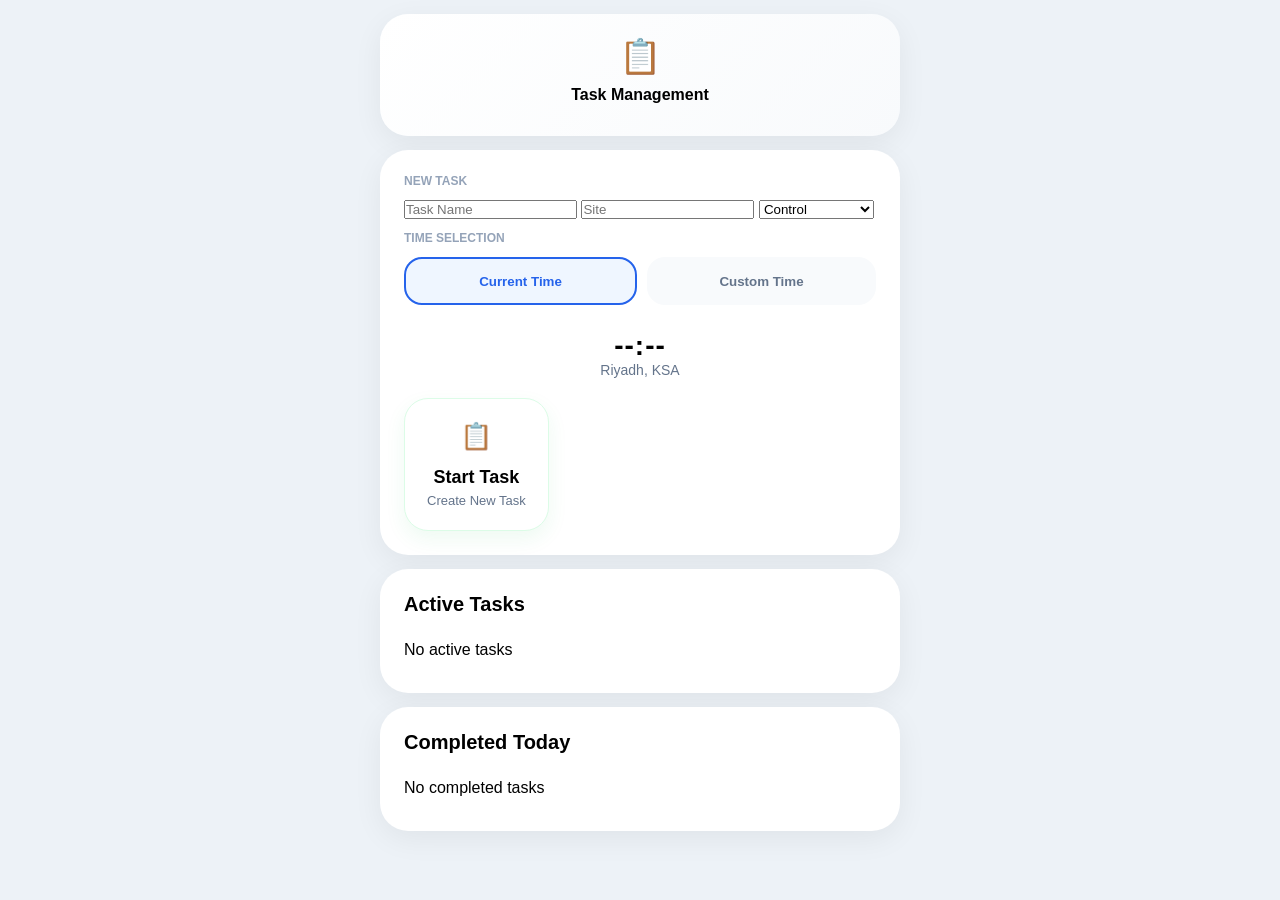
==== tasks.html @ 70b9b90c "Create tasks.html" ====
<!DOCTYPE html>
<html lang="en">

<head>

<meta charset="UTF-8">
<meta name="viewport" content="width=device-width, initial-scale=1">

<title>Tasks</title>

<link rel="stylesheet" href="style.css">

</head>

<body>

<div class="container">

  <!-- Header -->

  <div class="glass status-card">

    <div class="status-icon">
      📋
    </div>

    <div class="status-title">
      Task Management
    </div>

    <div
      class="status-date"
      id="tasksDate">
    </div>

  </div>

  <!-- New Task -->

  <div class="glass time-card">

    <div class="label">
      NEW TASK
    </div>

    <input
      id="taskName"
      class="task-input"
      placeholder="Task Name">

    <input
      id="taskSite"
      class="task-input"
      placeholder="Site">

    <select
      id="taskCategory"
      class="task-input">

      <option value="Control">
        Control
      </option>

      <option value="Power">
        Power
      </option>

      <option value="Instrumentation">
        Instrumentation
      </option>

      <option value="SCADA">
        SCADA
      </option>

      <option value="Communication">
        Communication
      </option>

      <option value="Testing">
        Testing
      </option>

      <option value="Documentation">
        Documentation
      </option>

      <option value="Meeting">
        Meeting
      </option>

      <option value="Site Visit">
        Site Visit
      </option>

      <option value="Other">
        Other
      </option>

    </select>

    <!-- Time Mode -->

    <div class="label" style="margin-top:12px;">
      TIME SELECTION
    </div>

    <div class="time-mode">

      <button
        class="mode-btn active"
        id="nowBtn"
        onclick="setMode('now')">

        Current Time

      </button>

      <button
        class="mode-btn"
        id="customBtn"
        onclick="setMode('custom')">

        Custom Time

      </button>

    </div>

    <div id="currentTimeBox">

      <div
        class="riyadh-time"
        id="riyadhClock">

        --:--

      </div>

      <div class="riyadh-label">
        Riyadh, KSA
      </div>

    </div>

    <div
      id="customTimeWrapper"
      style="display:none;">

      <div class="wheel-picker">

        <div class="wheel-highlight"></div>

        <div
          class="wheel-column"
          id="hourWheel">
        </div>

        <div
          class="wheel-column"
          id="minuteWheel">
        </div>

        <div
          class="wheel-column"
          id="periodWheel">

          <div class="wheel-item">
            AM
          </div>

          <div class="wheel-item">
            PM
          </div>

        </div>

      </div>

    </div>

    <div style="margin-top:20px;">

      <button
        class="action-btn start-btn"
        onclick="startTask()">

        <div class="icon">
          📋
        </div>

        <div class="btn-title">
          Start Task
        </div>

        <div class="btn-sub">
          Create New Task
        </div>

      </button>

    </div>

  </div>

  <!-- Active Tasks -->

  <div class="glass summary">

    <div class="summary-title">
      Active Tasks
    </div>

    <div id="activeTasks">

      <div class="row">
        <span>No active tasks</span>
      </div>

    </div>

  </div>

  <!-- Completed Tasks -->

  <div
    class="glass summary"
    style="margin-top:14px;">

    <div class="summary-title">
      Completed Today
    </div>

    <div id="completedTasks">

      <div class="row">
        <span>No completed tasks</span>
      </div>

    </div>

  </div>

</div>

<div
  id="toast"
  class="toast">
</div>

<script src="tasks.js"></script>

</body>
</html>
---- style.css ----
*{
margin:0;
padding:0;
box-sizing:border-box;
}

body{
font-family:-apple-system,BlinkMacSystemFont,"SF Pro Display","Segoe UI",sans-serif;
background:#edf2f7;
padding:14px;
}

.container{
max-width:520px;
margin:auto;
}

.glass{
  background:white;
  border-radius:28px;
  box-shadow:0 8px 30px rgba(0,0,0,.06);

  transition:  transform .25s ease,
  box-shadow .25s ease;
}

.glass:hover{
  transform:translateY(-2px);

  box-shadow:  0 16px 40px rgba(0,0,0,.08);
}

.status-card{
padding:22px;
text-align:center;
margin-bottom:14px;
}

.status-icon{
font-size:34px;
margin-bottom:10px;
font-size:34px;
margin-bottom:10px;
animation:pulse 2s infinite;
}

.status-title{
font-size:16px;
font-weight:700;
}

.status-date{
margin-top:10px;
color:#64748b;
font-size:13px;
}

.time-card{
padding:24px;
margin-bottom:14px;
}

.label{
font-size:12px;
font-weight:700;
color:#94a3b8;
margin-bottom:12px;
}

.time-mode{
display:flex;
gap:10px;
}

.mode-btn {
  flex: 1;
  height: 48px;
  border: none;
  border-radius: 18px;
  background: #f8fafc;
  cursor: pointer;
  font-weight: 600;
  color: #64748b; /* لون رمادي هادئ للزر غير النشط */
  transition: background 0.2s ease, color 0.2s ease, border-color 0.2s ease;
}

/* تعديل الهوفر العادي بدون عمل transform يسبب اهتزاز أو ظلال */
.mode-btn:hover {
  background: #f1f5f9;
}

/* الـ active الجديد: محدد بـ border صريح وبدون shadow عملاق يهرب في الصفحة */
.mode-btn.active {
  border: 2px solid #2563eb !important;
  background: #eff6ff !important;
  color: #2563eb !important;
}


.riyadh-time{

  font-size:28px;
  font-weight:700;

  text-align:center;

  margin-top:25px;

  letter-spacing:1px;

}

.riyadh-label{
text-align:center;
color:#64748b;
font-size:14px;
}

.actions{
display:flex;
gap:16px;
margin-bottom:20px;
}

.action-btn{
  flex:1;
  border:none;
  background:white;
  padding:22px;
  border-radius:24px;
  cursor:pointer;
  transition:all .25s ease;
  position:relative;
  overflow:hidden;
}

.action-btn::after{
  content:"";
  position:absolute;
  width:0;
  height:0;
  border-radius:50%;
  background:rgba(59,130,246,.15);
  transform:translate(-50%,-50%);
  pointer-events:none;
  transition:width .5s,height .5s;
}



.action-btn:active::after{
  width:300px;
  height:300px;
}


.action-btn:hover{

 transform: translateY(-4px)
 scale(1.02);

 box-shadow: 0 14px 34px rgba(0,0,0,.10);

}

.action-btn:active{

 transform: translateY(-1px)
 scale(.99);

}


.icon{
font-size:26px;
margin-bottom:15px;
}

.btn-title{
font-size:18px;
font-weight:700;
}

.btn-sub{
font-size:13px;
color:#64748b;
margin-top:5px;
}

.summary{
padding:24px;
}

.summary-title{
font-size:20px;
font-weight:700;
margin-bottom:15px;
}

.row{
display:flex;
justify-content:space-between;
padding:10px 0;
}

.toast{
  position:fixed;
  bottom:24px;
  left:50%;
  transform:translateX(-50%) translateY(20px);

  min-width:280px;
  max-width:90%;

  padding:14px 18px;

  border-radius:14px;

  color:#fff;
  font-size:14px;
  font-weight:600;

  opacity:0;
  transition:all .3s ease;

  z-index:9999;
}

.toast.show{
  opacity:1;
  transform:translateX(-50%) translateY(0);
}

.toast.success{
  background:#16a34a;
}

.toast.warning{
  background:#f59e0b;
}

.toast.error{
  background:#dc2626;
}


@keyframes pulse{

0%{
transform:scale(1);
}

50%{
transform:scale(1.1);
}

100%{
transform:scale(1);
}

}

.status-card{

  background:  linear-gradient(
  135deg,
  #ffffff,
  #f8fafc
  );

}


.start-btn{

border:1px solid #dcfce7;

box-shadow:0 8px 20px rgba(34,197,94,.08);

}

.start-btn:hover{

border-color:#86efac;

box-shadow:0 12px 30px rgba(34,197,94,.18);

}

.start-btn .icon{

color:#16a34a;

}



.end-btn{

border:1px solid #fee2e2;

box-shadow:0 8px 20px rgba(239,68,68,.08);

}

.end-btn:hover{

border-color:#fca5a5;

box-shadow:0 12px 30px rgba(239,68,68,.18);

}

.end-btn .icon{

color:#dc2626;

}

.wheel-picker{

position:relative;

display:flex;
justify-content:center;
gap:0px;

margin-top:18px;

height:180px;

padding:0 12px;

border-radius:28px;

background:linear-gradient(180deg,rgba(255,255,255,.95),rgba(248,250,252,.95));

box-shadow:inset 0 1px 0 rgba(255,255,255,.8),0 8px 25px rgba(0,0,0,.06);

overflow:hidden;

}


/* إطار الـ Picker الرئيسي بأبعاد ثابتة ومحكمة */
.wheel-picker {
  position: relative !important;
  display: flex !important;
  flex-direction: row !important;
  justify-content: center !important;
  align-items: flex-start !important;
  gap: 15px !important;
  margin: 18px auto 0 auto !important;
  width: 260px !important; 
  height: 140px !important; /* ارتفاع الصندوق الكلي */
  border-radius: 24px !important;
  background: linear-gradient(180deg, rgba(255,255,255,.95), rgba(248,250,252,.95)) !important;
  box-shadow: inset 0 1px 0 rgba(255,255,255,.8), 0 8px 25px rgba(0,0,0,.06) !important;
  overflow: hidden !important; 
}

/* كل عمود بشكل مستقل تماماً مع ضبط مسافة الـ Scroll الافتراضية */
.wheel-column {
  width: 60px !important; 
  height: 140px !important;
  /* ضبط الـ padding ليكون متناسقاً تماماً مع ارتفاع الرقم (36px) لتسهيل الـ Snap رقم برقم */
  padding: 52px 0 !important; 
  overflow-y: scroll !important;
  
  /* تفعيل الجذب المحكم */
  scroll-snap-type: y mandatory !important;
  scroll-behavior: smooth !important;
  
  /* إخفاء شريط التمرير */
  scrollbar-width: none !important;
  -ms-overflow-style: none !important;
  flex: none !important; 
}

.wheel-column::-webkit-scrollbar {
  display: none !important;
}

/* الأرقام (العناصر) - تم إجبار المتصفح على قراءتها ككتلة ثابتة الارتفاع */
.wheel-item {
  height: 36px !important;
  line-height: 36px !important; /* يضمن توسيط النص داخل الـ 36px بالظبط */
  width: 100% !important;
  display: flex !important;
  align-items: center !important;
  justify-content: center !important;
  font-size: 20px !important;
  font-weight: 700 !important;
  color: #475569 !important;
  opacity: 0.25; 
  transition: all 0.2s ease !important;
  
  /* إجبار الـ Snap أن يقف عند مركز كل رقم فردي ومستقل */
  scroll-snap-align: center !important;
  scroll-snap-stop: always !important; /* 👈 السحر هنا: يمنع المتصفح من تخطي الأرقام ويجبره يقف رقم برقم */
}

/* مستطيل التحديد (الخلفية المظللة في المنتصف) */
/* خط المنتصف الثابت - تم إلغاء الهوفر والتأثر بالماوس تماماً */
.wheel-highlight {
  position: absolute !important;
  top: 50% !important;
  left: 10px !important;  /* محصور داخل الصندوق من اليسار */
  right: 10px !important; /* محصور داخل الصندوق من اليمين */
  height: 36px !important; /* نفس ارتفاع الرقم بالظبط */
  transform: translateY(-50%) !important;
  border-radius: 12px !important;
  background: rgba(37, 99, 235, 0.06) !important; /* لون شفاف خفيف جداً */
  border: 1px solid rgba(37, 99, 235, 0.12) !important;
  
  /* ========================================== */
  /* السحر كله هنا: إلغاء الهوفر وتفاعل الماوس نهائياً */
  pointer-events: none !important; 
  /* ========================================== */
  
  z-index: 1 !important; /* يبقى في الخلفية تحت الأرقام */
}
/* تأثير التلاشي والإخفاء للعلوي والسفلي */
.wheel-picker::before,
.wheel-picker::after {
  content: "" !important;
  position: absolute !important;
  left: 0 !important;
  right: 0 !important;
  height: 45px !important;
  z-index: 6 !important;
  pointer-events: none !important;
}

.wheel-picker::before {
  top: 0 !important;
  background: linear-gradient(to bottom, rgba(255,255,255,1) 40%, rgba(255,255,255,0)) !important;
}

.wheel-picker::after {
  bottom: 0 !important;
  background: linear-gradient(to top, rgba(255,255,255,1) 40%, rgba(255,255,255,0)) !important;
}

#customTimeWrapper {
  animation: fadeIn .25s ease;
}

@keyframes fadeIn {
  from { opacity: 0; transform: translateY(6px); }
  to { opacity: 1; transform: translateY(0); }
}
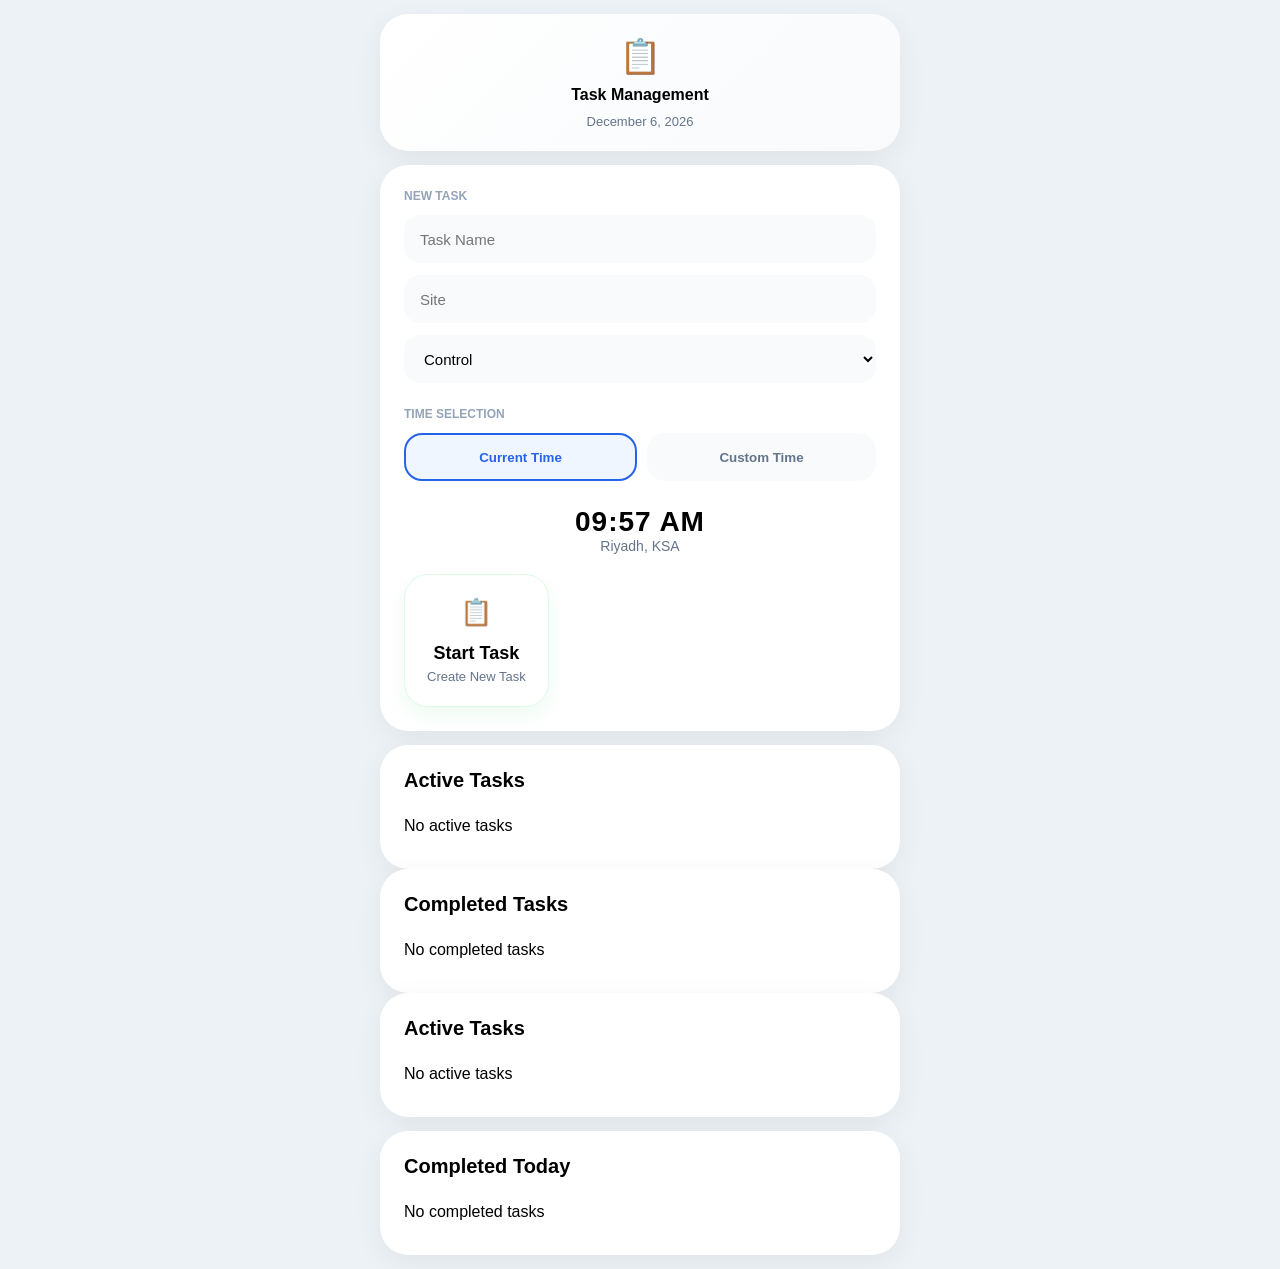
==== commit 60aa356a: "Update tasks.html" ====
--- a/tasks.html
+++ b/tasks.html
@@ -203,6 +203,38 @@
 
   </div>
 
+  <div class="glass summary">
+
+  <div class="summary-title">
+    Active Tasks
+  </div>
+
+  <div id="activeTasks">
+
+    <div class="row">
+      <span>No active tasks</span>
+    </div>
+
+  </div>
+
+</div>
+
+<div class="glass summary">
+
+  <div class="summary-title">
+    Completed Tasks
+  </div>
+
+  <div id="completedTasks">
+
+    <div class="row">
+      <span>No completed tasks</span>
+    </div>
+
+  </div>
+
+</div>
+
   <!-- Active Tasks -->
 
   <div class="glass summary">
--- a/style.css
+++ b/style.css
@@ -451,3 +451,19 @@
   from { opacity: 0; transform: translateY(6px); }
   to { opacity: 1; transform: translateY(0); }
 }
+
+.task-input{
+  width:100%;
+  height:48px;
+  border:none;
+  border-radius:16px;
+  background:#f8fafc;
+  padding:0 16px;
+  margin-bottom:12px;
+  font-size:15px;
+  outline:none;
+}
+
+.task-input:focus{
+  box-shadow:0 0 0 2px #2563eb22;
+}
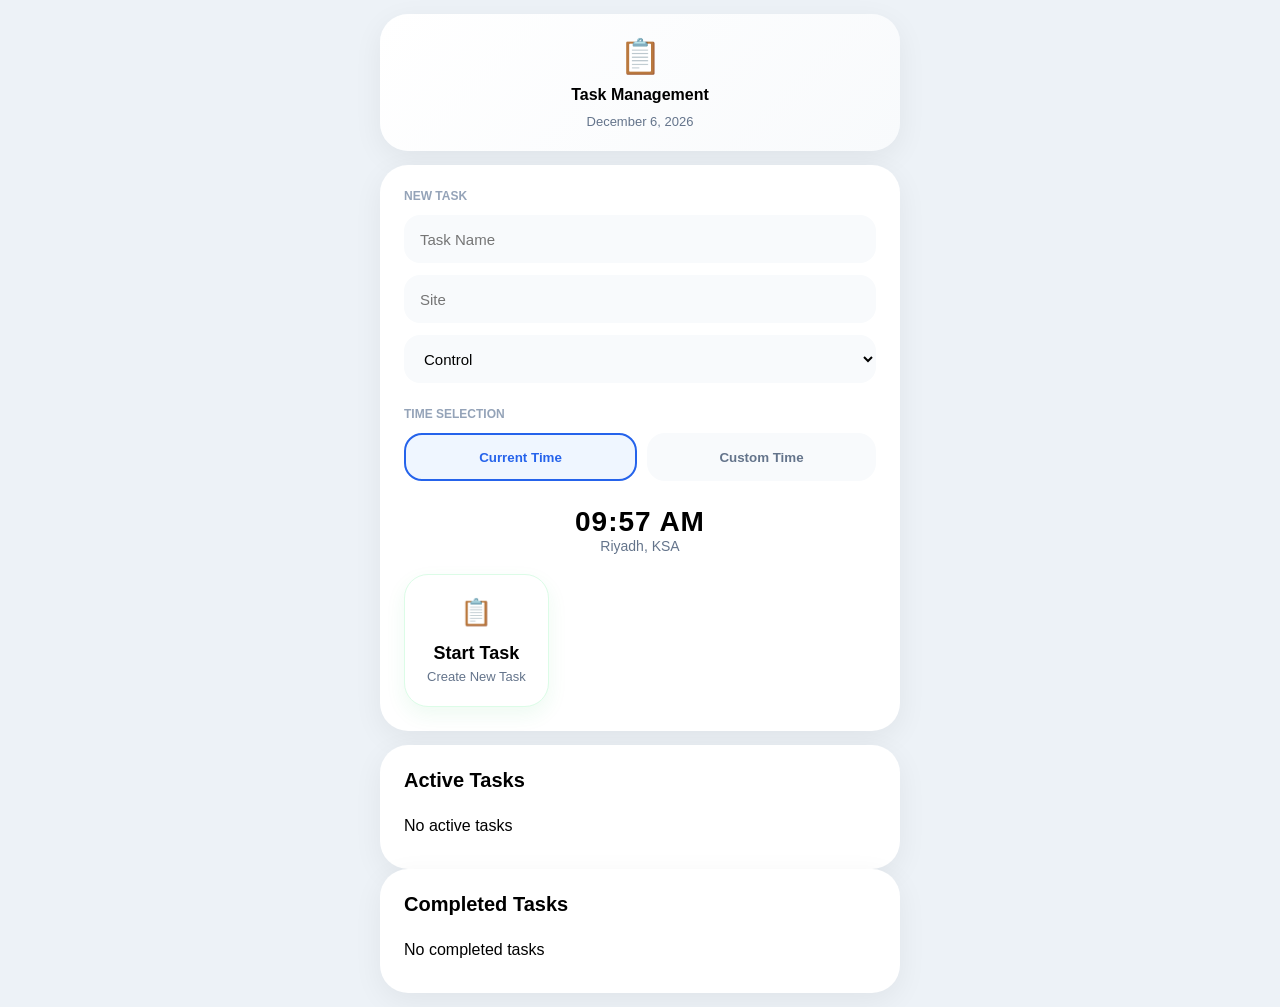
==== commit b8a0505f: "Update tasks.html" ====
--- a/tasks.html
+++ b/tasks.html
@@ -233,47 +233,6 @@
 
   </div>
 
-</div>
-
-  <!-- Active Tasks -->
-
-  <div class="glass summary">
-
-    <div class="summary-title">
-      Active Tasks
-    </div>
-
-    <div id="activeTasks">
-
-      <div class="row">
-        <span>No active tasks</span>
-      </div>
-
-    </div>
-
-  </div>
-
-  <!-- Completed Tasks -->
-
-  <div
-    class="glass summary"
-    style="margin-top:14px;">
-
-    <div class="summary-title">
-      Completed Today
-    </div>
-
-    <div id="completedTasks">
-
-      <div class="row">
-        <span>No completed tasks</span>
-      </div>
-
-    </div>
-
-  </div>
-
-</div>
 
 <div
   id="toast"
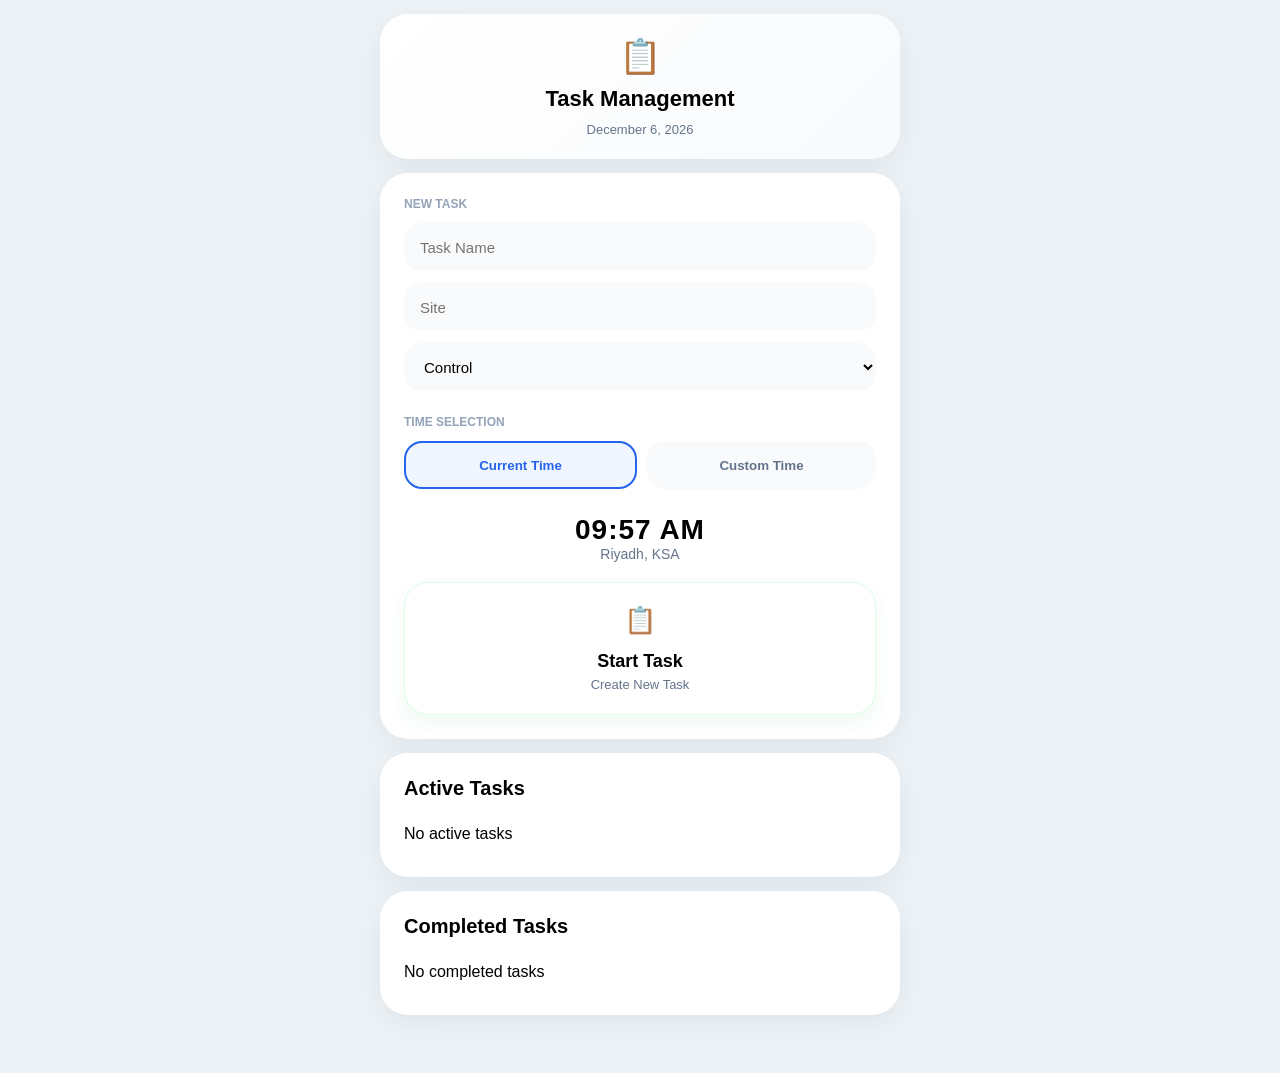
==== commit 83c1ac5c: "Update tasks.html" ====
--- a/tasks.html
+++ b/tasks.html
@@ -57,52 +57,25 @@
       id="taskCategory"
       class="task-input">
 
-      <option value="Control">
-        Control
-      </option>
-
-      <option value="Power">
-        Power
-      </option>
-
-      <option value="Instrumentation">
-        Instrumentation
-      </option>
-
-      <option value="SCADA">
-        SCADA
-      </option>
-
-      <option value="Communication">
-        Communication
-      </option>
-
-      <option value="Testing">
-        Testing
-      </option>
-
-      <option value="Documentation">
-        Documentation
-      </option>
-
-      <option value="Meeting">
-        Meeting
-      </option>
-
-      <option value="Site Visit">
-        Site Visit
-      </option>
-
-      <option value="Other">
-        Other
-      </option>
+      <option value="Control">Control</option>
+      <option value="Power">Power</option>
+      <option value="Instrumentation">Instrumentation</option>
+      <option value="SCADA">SCADA</option>
+      <option value="Communication">Communication</option>
+      <option value="Testing">Testing</option>
+      <option value="Documentation">Documentation</option>
+      <option value="Meeting">Meeting</option>
+      <option value="Site Visit">Site Visit</option>
+      <option value="Other">Other</option>
 
     </select>
 
-    <!-- Time Mode -->
-
-    <div class="label" style="margin-top:12px;">
+    <div
+      class="label"
+      style="margin-top:12px;">
+
       TIME SELECTION
+
     </div>
 
     <div class="time-mode">
@@ -203,36 +176,45 @@
 
   </div>
 
+  <!-- Active Tasks -->
+
   <div class="glass summary">
 
-  <div class="summary-title">
-    Active Tasks
-  </div>
-
-  <div id="activeTasks">
-
-    <div class="row">
-      <span>No active tasks</span>
+    <div class="summary-title">
+      Active Tasks
+    </div>
+
+    <div id="activeTasks">
+
+      <div class="row">
+        <span>No active tasks</span>
+      </div>
+
+    </div>
+
+  </div>
+
+  <!-- Completed Tasks -->
+
+  <div
+    class="glass summary"
+    style="margin-top:14px;">
+
+    <div class="summary-title">
+      Completed Tasks
+    </div>
+
+    <div id="completedTasks">
+
+      <div class="row">
+        <span>No completed tasks</span>
+      </div>
+
     </div>
 
   </div>
 
 </div>
-
-<div class="glass summary">
-
-  <div class="summary-title">
-    Completed Tasks
-  </div>
-
-  <div id="completedTasks">
-
-    <div class="row">
-      <span>No completed tasks</span>
-    </div>
-
-  </div>
-
 
 <div
   id="toast"
--- a/style.css
+++ b/style.css
@@ -14,6 +14,7 @@
 .container{
 max-width:520px;
 margin:auto;
+padding-bottom:30px;
 }
 
 .glass{
@@ -46,7 +47,7 @@
 }
 
 .status-title{
-font-size:16px;
+font-size:22px;
 font-weight:700;
 }
 
@@ -133,6 +134,7 @@
   transition:all .25s ease;
   position:relative;
   overflow:hidden;
+  width:100%;
 }
 
 .action-btn::after{
@@ -190,6 +192,7 @@
 
 .summary{
 padding:24px;
+margin-bottom:14px;
 }
 
 .summary-title{
@@ -275,7 +278,7 @@
 .start-btn{
 
 border:1px solid #dcfce7;
-
+min-height:88px;
 box-shadow:0 8px 20px rgba(34,197,94,.08);
 
 }
@@ -467,3 +470,80 @@
 .task-input:focus{
   box-shadow:0 0 0 2px #2563eb22;
 }
+.task-card{
+
+background:#f8fafc;
+
+border:1px solid #e2e8f0;
+
+border-radius:18px;
+
+padding:16px;
+
+margin-bottom:12px;
+
+}
+
+.task-header{
+
+font-size:16px;
+
+font-weight:700;
+
+margin-bottom:10px;
+
+color:#0f172a;
+
+}
+
+.task-meta{
+
+font-size:13px;
+
+color:#64748b;
+
+margin-bottom:6px;
+
+}
+
+.task-actions{
+
+display:flex;
+
+gap:10px;
+
+margin-top:14px;
+
+}
+
+.task-btn{
+
+flex:1;
+
+height:42px;
+
+border:none;
+
+border-radius:12px;
+
+cursor:pointer;
+
+font-weight:600;
+
+}
+
+.notes-btn{
+
+background:#eff6ff;
+
+color:#2563eb;
+
+}
+
+.finish-btn{
+
+background:#dcfce7;
+
+color:#16a34a;
+
+}
